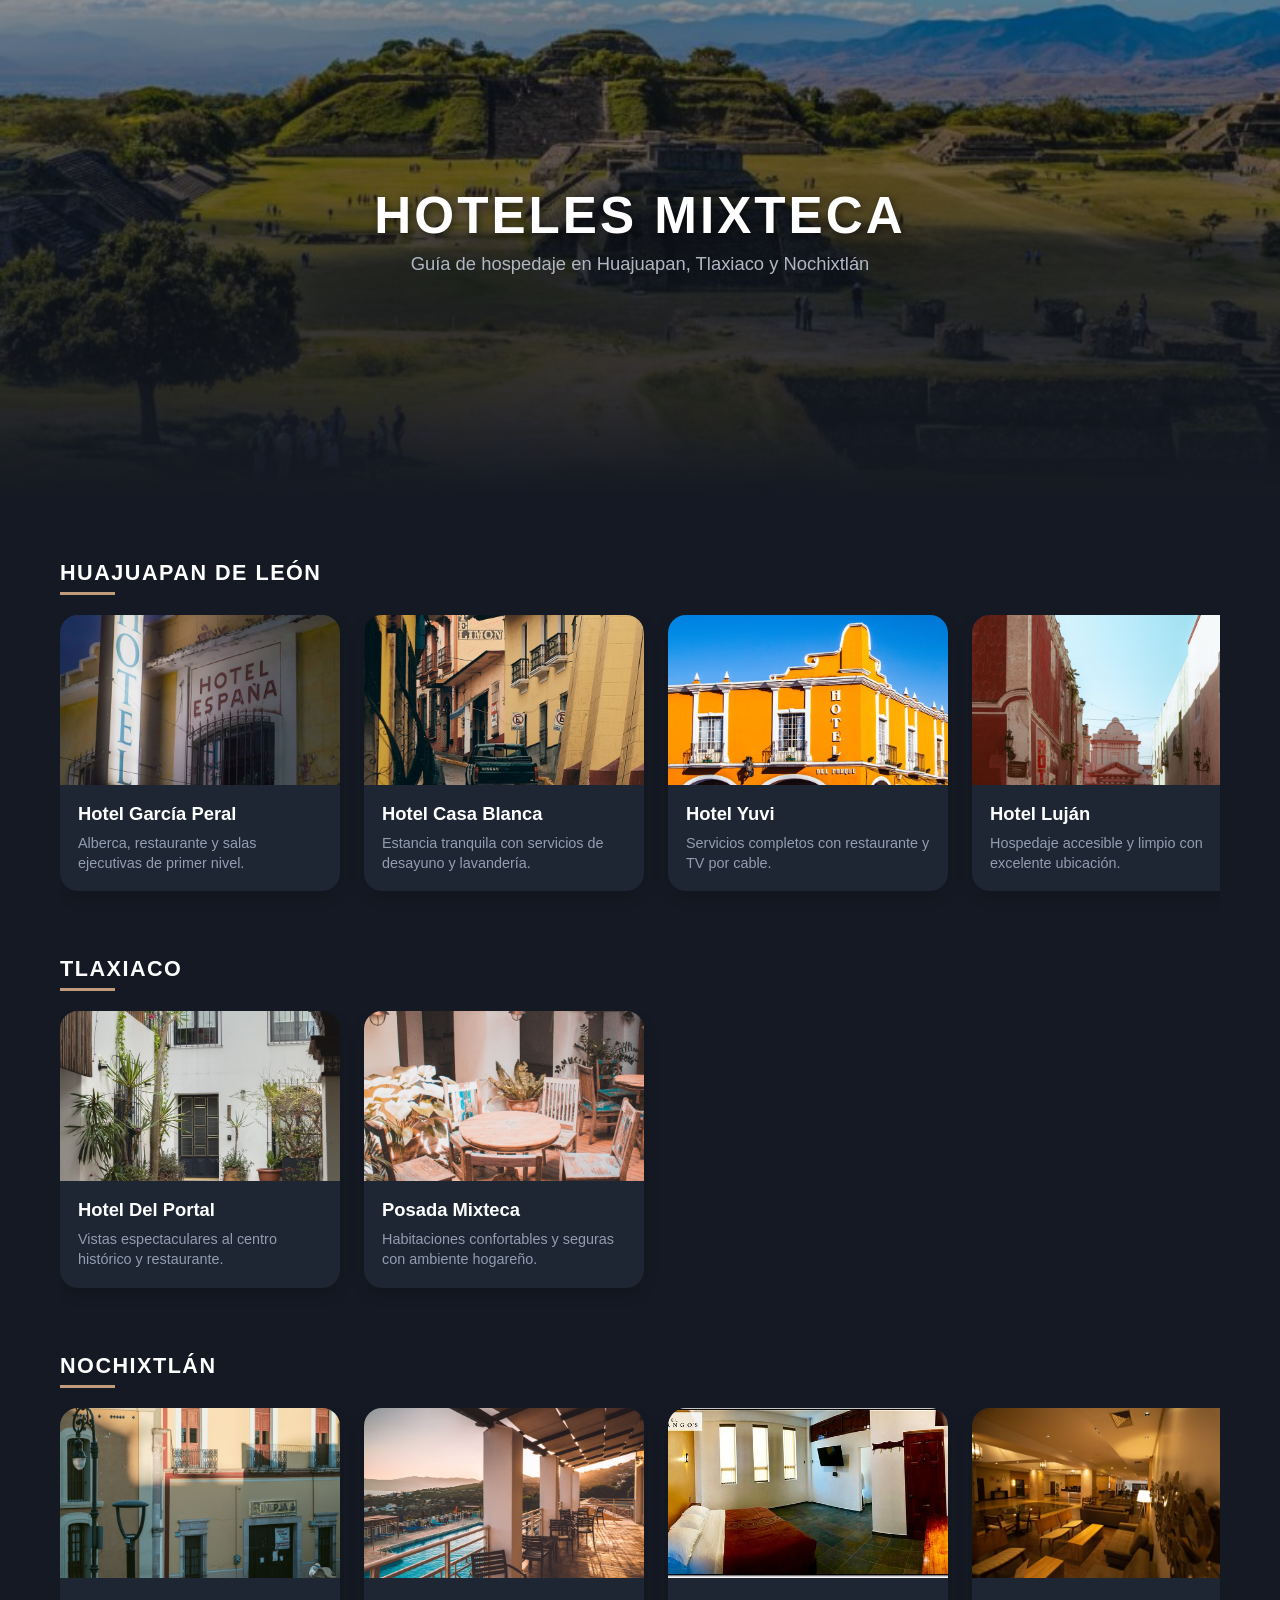
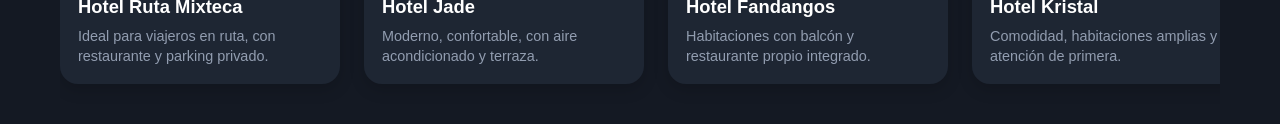
==== index.html @ 2a490ed1 "Reorganizando archivos a la raíz" ====
<!DOCTYPE html>
<html lang="es">
<head>
  <meta charset="UTF-8">
  <meta name="viewport" content="width=device-width, initial-scale=1.0">
  <title>Hoteles Mixteca</title>
  <link rel="stylesheet" href="css/style.css">
</head>
<body>

  <div class="hero-section">
    <div class="hero-content">
      <h1>HOTELES MIXTECA</h1>
      <p>Guía de hospedaje en Huajuapan, Tlaxiaco y Nochixtlán</p>
    </div>
  </div>

  <main class="container">

    <div class="category-header">
      <h2>HUAJUAPAN DE LEÓN</h2>
      <div class="line-decorator"></div>
    </div>
    <div class="grid scroll-horizontal">
      <div class="card" onclick="openHotel(this)" data-nombre="Hotel García Peral" data-desc="Alberca, restaurante y salas ejecutivas de primer nivel." data-wifi="true" data-parking="true" data-restaurante="true" data-alberca="true" data-telefono="953 532 0077" data-direccion="Constitución #2, Centro, Huajuapan de León" data-precio="$850 - $1,200 MXN">
        <div class="img" style="background-image: url('img/hoteles/gae1.avif')"></div>
        <div class="card-content"><h3>Hotel García Peral</h3><p>Alberca, restaurante y salas ejecutivas de primer nivel.</p></div>
      </div>
      <div class="card" onclick="openHotel(this)" data-nombre="Hotel Casa Blanca" data-desc="Estancia tranquila con servicios de desayuno y lavandería." data-wifi="true" data-parking="true" data-restaurante="false" data-alberca="false" data-telefono="953 532 0455" data-direccion="Amatista #14, Col. El Carmen" data-precio="$500 - $750 MXN">
        <div class="img" style="background-image: url('img/hoteles/casa1.avif')"></div>
        <div class="card-content"><h3>Hotel Casa Blanca</h3><p>Estancia tranquila con servicios de desayuno y lavandería.</p></div>
      </div>
      <div class="card" onclick="openHotel(this)" data-nombre="Hotel Yuvi" data-desc="Servicios completos con restaurante y TV por cable." data-wifi="true" data-parking="true" data-restaurante="true" data-alberca="false" data-telefono="953 532 1922" data-direccion="Paraísos #4, Col. Aviación" data-precio="$600 - $850 MXN">
        <div class="img" style="background-image: url('img/hoteles/yuvi1.avif')"></div>
        <div class="card-content"><h3>Hotel Yuvi</h3><p>Servicios completos con restaurante y TV por cable.</p></div>
      </div>
      <div class="card" onclick="openHotel(this)" data-nombre="Hotel Luján" data-desc="Hospedaje accesible y limpio con excelente ubicación." data-wifi="true" data-parking="false" data-restaurante="false" data-alberca="false" data-telefono="953 532 2314" data-direccion="Zaragoza #45, Centro" data-precio="$400 - $600 MXN">
        <div class="img" style="background-image: url('img/hoteles/centro1.avif')"></div>
        <div class="card-content"><h3>Hotel Luján</h3><p>Hospedaje accesible y limpio con excelente ubicación.</p></div>
      </div>
      <div class="card" onclick="openHotel(this)" data-nombre="Hotel Ruta del Sol" data-desc="Cómodo, seguro y con amplio estacionamiento privado." data-wifi="true" data-parking="true" data-restaurante="false" data-alberca="false" data-telefono="953 532 3566" data-direccion="Carr. Internacional Km 340" data-precio="$450 - $700 MXN">
        <div class="img" style="background-image: url('img/hoteles/sol1.avif')"></div>
        <div class="card-content"><h3>Hotel Ruta del Sol</h3><p>Cómodo, seguro y con amplio estacionamiento privado.</p></div>
      </div>
      <div class="card" onclick="openHotel(this)" data-nombre="Hotel Jardín Real" data-desc="Instalaciones pacíficas con jardines y áreas verdes." data-wifi="true" data-parking="true" data-restaurante="true" data-alberca="false" data-telefono="953 532 4411" data-direccion="Av. Venustiano Carranza #82" data-precio="$700 - $1,000 MXN">
        <div class="img" style="background-image: url('img/hoteles/jardin1.avif')"></div>
        <div class="card-content"><h3>Hotel Jardín Real</h3><p>Instalaciones pacíficas con jardines y áreas verdes.</p></div>
      </div>
    </div>

    <div class="category-header">
      <h2>TLAXIACO</h2>
      <div class="line-decorator"></div>
    </div>
    <div class="grid scroll-horizontal">
      <div class="card" onclick="openHotel(this)" data-nombre="Hotel Del Portal" data-desc="Vistas espectaculares al centro histórico y restaurante." data-wifi="true" data-parking="false" data-restaurante="true" data-alberca="false" data-telefono="953 552 0122" data-direccion="Portal Benito Juárez #1" data-precio="$600 - $950 MXN">
        <div class="img" style="background-image: url('img/hoteles/portal1.avif')"></div>
        <div class="card-content"><h3>Hotel Del Portal</h3><p>Vistas espectaculares al centro histórico y restaurante.</p></div>
      </div>
      <div class="card" onclick="openHotel(this)" data-nombre="Posada Mixteca" data-desc="Habitaciones confortables y seguras con ambiente hogareño." data-wifi="true" data-parking="true" data-restaurante="false" data-alberca="false" data-telefono="953 552 1455" data-direccion="Galeana #24, Barrio San Diego" data-precio="$500 - $750 MXN">
        <div class="img" style="background-image: url('img/hoteles/posada1.avif')"></div>
        <div class="card-content"><h3>Posada Mixteca</h3><p>Habitaciones confortables y seguras con ambiente hogareño.</p></div>
      </div>
    </div>

    <div class="category-header">
      <h2>NOCHIXTLÁN</h2>
      <div class="line-decorator"></div>
    </div>
    <div class="grid scroll-horizontal">
      <div class="card" onclick="openHotel(this)" data-nombre="Hotel Ruta Mixteca" data-desc="Ideal para viajeros en ruta, con restaurante y parking privado." data-wifi="true" data-parking="true" data-restaurante="true" data-alberca="false" data-telefono="951 542 0344" data-direccion="Carr. Federal Cristóbal Colón Km 80" data-precio="$550 - $800 MXN">
        <div class="img" style="background-image: url('img/hoteles/ruta1.avif')"></div>
        <div class="card-content"><h3>Hotel Ruta Mixteca</h3><p>Ideal para viajeros en ruta, con restaurante y parking privado.</p></div>
      </div>
      <div class="card" onclick="openHotel(this)" data-nombre="Hotel Jade" data-desc="Moderno, confortable, con aire acondicionado y terraza." data-wifi="true" data-parking="true" data-restaurante="false" data-alberca="false" data-telefono="951 233 8910" data-direccion="Melchor Ocampo #18" data-precio="$650 - $950 MXN">
        <div class="img" style="background-image: url('img/hoteles/jade1.avif')"></div>
        <div class="card-content"><h3>Hotel Jade</h3><p>Moderno, confortable, con aire acondicionado y terraza.</p></div>
      </div>
      <div class="card" onclick="openHotel(this)" data-nombre="Hotel y Restaurant Fandangos" data-desc="Habitaciones con balcón y restaurante propio integrado." data-wifi="true" data-parking="true" data-restaurante="true" data-alberca="false" data-telefono="951 542 1122" data-direccion="Calle Robles #11, Nochixtlán" data-precio="$650 - $900 MXN">
        <div class="img" style="background-image: url('img/hoteles/fan6.jpg')"></div>
        <div class="card-content"><h3>Hotel Fandangos</h3><p>Habitaciones con balcón y restaurante propio integrado.</p></div>
      </div>
      <div class="card" onclick="openHotel(this)" data-nombre="Hotel Kristal" data-desc="Comodidad, habitaciones amplias y atención de primera." data-wifi="true" data-parking="true" data-restaurante="false" data-alberca="false" data-telefono="951 542 0199" data-direccion="Zaragoza #56, Barrio Chimeco" data-precio="$480 - $700 MXN">
        <div class="img" style="background-image: url('img/hoteles/uni1.avif')"></div>
        <div class="card-content"><h3>Hotel Kristal</h3><p>Comodidad, habitaciones amplias y atención de primera.</p></div>
      </div>
    </div>

  </main>

  <div class="modal" id="hotelModal" onclick="closeModal(event)">
    <div class="modal-content">
      <div class="gallery">
        <div class="main-img" id="mainImg"></div>
        <div class="thumbs" id="thumbs"></div>
      </div>
      <div class="content">
        <h1></h1>
        <p class="desc"></p>
        <div class="section">
          <h4>Servicios incluidos</h4>
          <div class="chips"></div>
        </div>
        <div class="section">
          <h4>Contacto y Ubicación</h4>
          <div class="info"></div>
        </div>
      </div>
    </div>
  </div>

  <script src="js/app.js"></script>
</body>
</html>
---- css/style.css ----
/* --- CONFIGURACIÓN GENERAL --- */
* { margin: 0; padding: 0; box-sizing: border-box; font-family: 'Segoe UI', Tahoma, Geneva, Verdana, sans-serif; }
body { background-color: #141923; color: #ffffff; overflow-y: auto; }

.container { max-width: 1200px; margin: 0 auto; padding: 20px; }

/* --- ESTILOS DE LA SECCIÓN HERO --- */
.hero-section {
  height: 55vh;
  background-image: linear-gradient(rgba(0, 0, 0, 0.4), rgba(20, 25, 35, 1)), url('../img/hoteles/fondoo.jpg');
  background-size: cover; background-position: center;
  display: flex; align-items: center; justify-content: center; text-align: center; padding: 20px;
}

.hero-content h1 { font-size: 3.2rem; letter-spacing: 3px; margin-bottom: 8px; font-weight: 800; text-shadow: 2px 2px 8px rgba(0,0,0,0.5); }
.hero-content p { font-size: 1.15rem; color: #b0b7c3; margin-bottom: 35px; }

/* --- DECORADORES --- */
.category-header { margin: 45px 0 20px 0; }
.category-header h2 { font-size: 1.35rem; letter-spacing: 1.5px; color: #ffffff; }
.line-decorator { width: 55px; height: 3px; background-color: #c29b7c; margin-top: 6px; }

/* --- GRIDS CON SCROLL HORIZONTAL --- */
.grid {
  display: flex; overflow-x: auto; gap: 24px; padding-bottom: 20px;
  scroll-behavior: smooth; cursor: grab;
  -webkit-overflow-scrolling: touch;
}

/* --- TARJETAS --- */
.card { min-width: 280px; max-width: 280px; background-color: #1e2633; border-radius: 18px; overflow: hidden; box-shadow: 0 6px 15px rgba(0,0,0,0.15); transition: transform 0.25s ease; }
.card:hover { transform: translateY(-5px); }
.card .img { height: 170px; background-size: cover; background-position: center; }
.card-content { padding: 18px; }
.card-content h3 { font-size: 1.15rem; margin-bottom: 8px; color: #ffffff; }
.card-content p { font-size: 0.9rem; color: #929db0; line-height: 1.4; }

/* --- VENTANA MODAL (CORREGIDA) --- */
.modal {
  display: none; /* <--- ESTO ES LO MÁS IMPORTANTE: Que esté oculto por defecto */
  position: fixed; 
  top: 0; left: 0; 
  width: 100%; height: 100%;
  background-color: rgba(0, 0, 0, 0.85); 
  z-index: 1000;
  /* Eliminamos el 'display: flex' de aquí porque el JS lo activará */
  align-items: center; 
  justify-content: center; 
  padding: 20px;
}
.modal-content {
  background-color: #1a202c; 
  border-radius: 24px;
  width: 90%;          /* Mantiene proporción sin deformarse */
  max-width: 450px;    /* Tamaño ideal en PC */
  max-height: 90vh;    /* Límite de altura para activar scroll interno */
  overflow-y: auto;    /* Crea la barra de scroll cuando es necesario */
  box-shadow: 0 10px 30px rgba(0,0,0,0.5);
  animation: fadeIn 0.3s ease;
}

@keyframes fadeIn { from { opacity: 0; transform: scale(0.95); } to { opacity: 1; transform: scale(1); } }

/* --- DETALLES INTERNOS DEL MODAL --- */
.gallery { position: relative; }
.main-img { height: 250px; background-size: cover; background-position: center; transition: background-image 0.25s ease; }
.thumbs { display: flex; gap: 10px; padding: 15px; background: rgba(0, 0, 0, 0.3); overflow-x: auto; }
.thumb { width: 65px; height: 45px; border-radius: 6px; background-size: cover; background-position: center; cursor: pointer; border: 2px solid transparent; flex-shrink: 0; }
.thumb.active, .thumb:hover { border-color: #c29b7c; transform: scale(1.05); }

.modal-content .content { padding: 24px; }
.modal-content h1 { font-size: 1.6rem; margin-bottom: 10px; }
.modal-content .desc { font-size: 0.95rem; color: #a0aec0; line-height: 1.5; margin-bottom: 20px; }
.section { margin-bottom: 20px; }
.section h4 { font-size: 0.85rem; text-transform: uppercase; letter-spacing: 1px; color: #718096; margin-bottom: 10px; }
.chips { display: flex; gap: 8px; flex-wrap: wrap; }
.chips span { background-color: rgba(255, 255, 255, 0.05); border: 1px solid rgba(255, 255, 255, 0.1); padding: 6px 14px; border-radius: 15px; font-size: 0.85rem; }
.info p { font-size: 0.9rem; margin-bottom: 8px; color: #cbd5e0; }
.info p strong { color: #718096; }
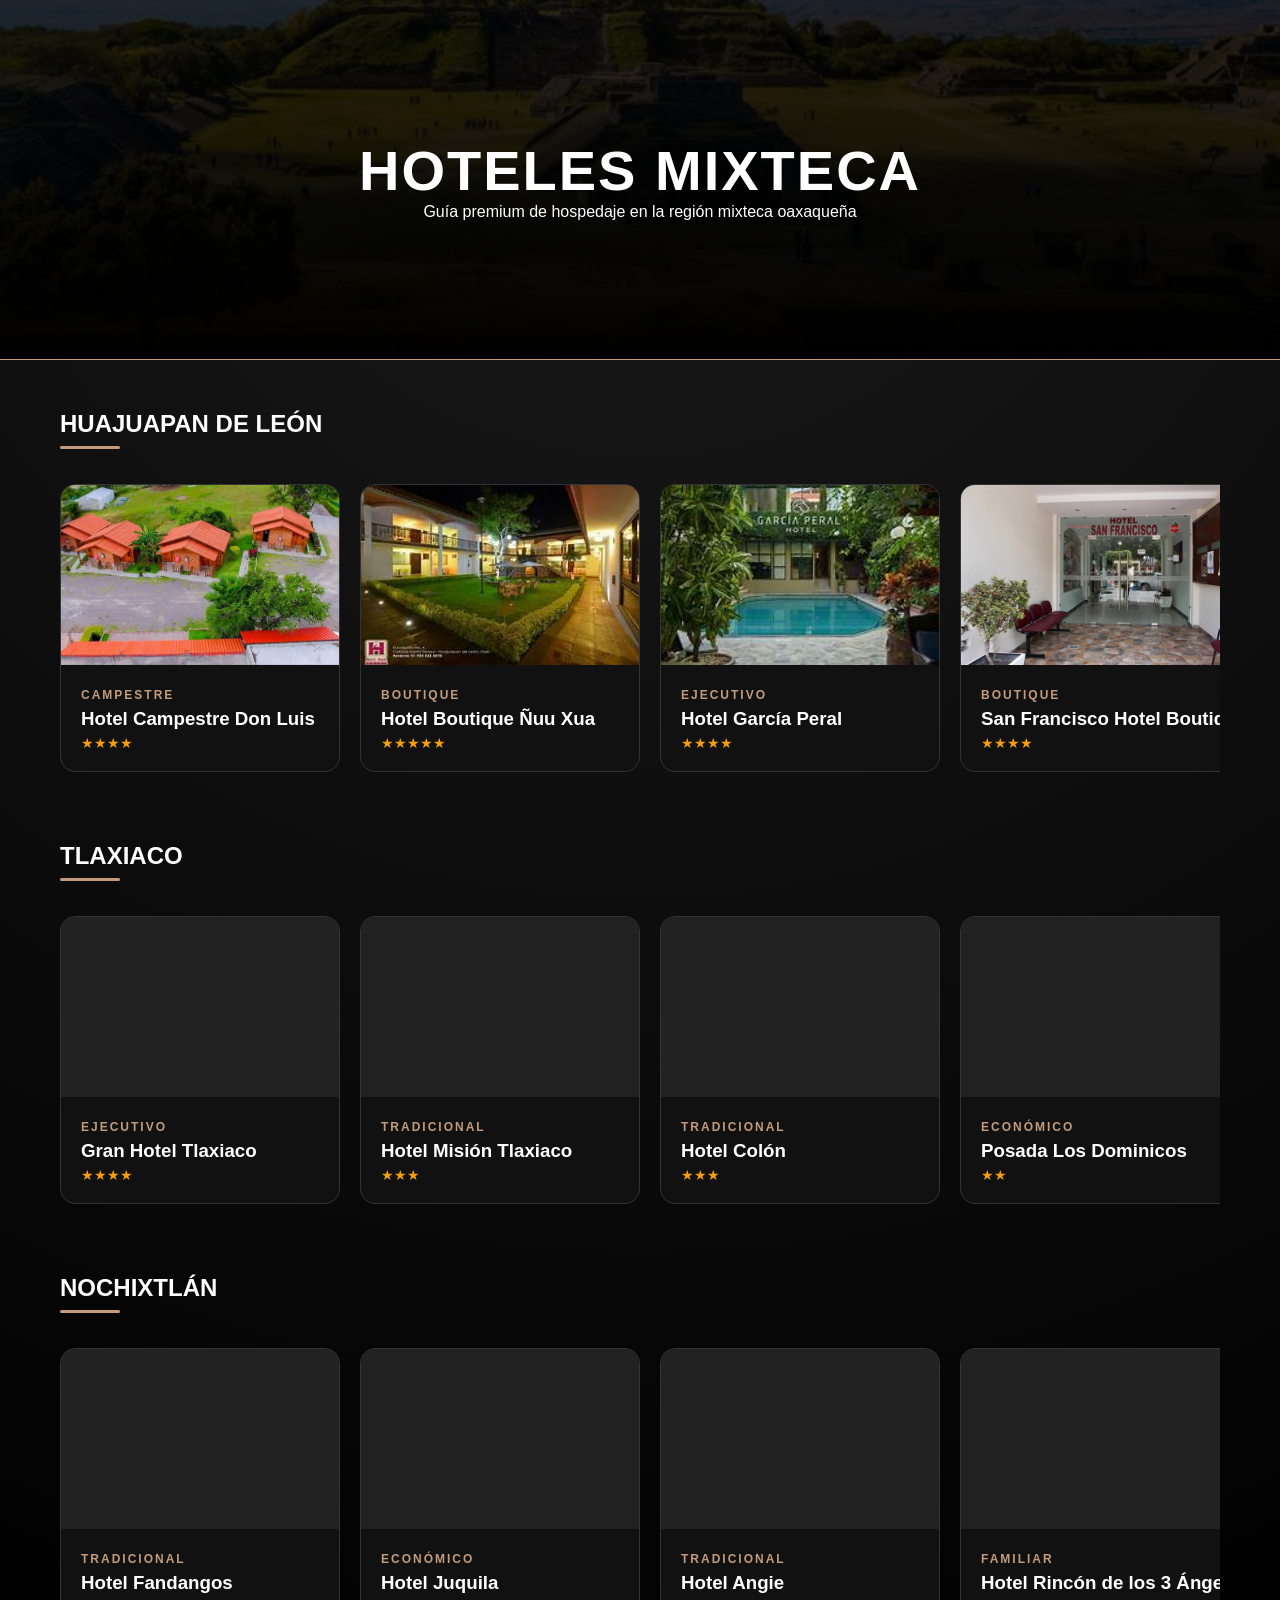
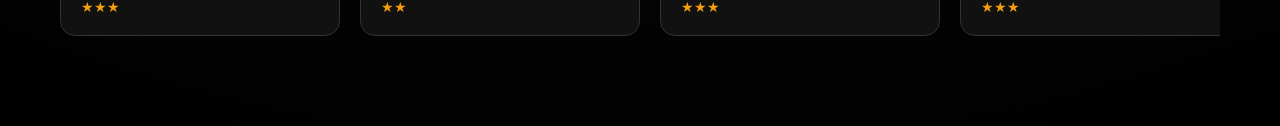
==== commit f98f5a75: "Actualización de rutas de imágenes y corrección de sintaxis" ====
--- a/index.html
+++ b/index.html
@@ -3,108 +3,44 @@
 <head>
   <meta charset="UTF-8">
   <meta name="viewport" content="width=device-width, initial-scale=1.0">
-  <title>Hoteles Mixteca</title>
+  <title>Hoteles Mixteca | Guía Profesional</title>
   <link rel="stylesheet" href="css/style.css">
 </head>
 <body>
 
-  <div class="hero-section">
+  <header class="hero-section">
     <div class="hero-content">
       <h1>HOTELES MIXTECA</h1>
-      <p>Guía de hospedaje en Huajuapan, Tlaxiaco y Nochixtlán</p>
+      <p>Guía premium de hospedaje en la región mixteca oaxaqueña</p>
     </div>
-  </div>
+  </header>
 
   <main class="container">
-
-    <div class="category-header">
-      <h2>HUAJUAPAN DE LEÓN</h2>
-      <div class="line-decorator"></div>
-    </div>
-    <div class="grid scroll-horizontal">
-      <div class="card" onclick="openHotel(this)" data-nombre="Hotel García Peral" data-desc="Alberca, restaurante y salas ejecutivas de primer nivel." data-wifi="true" data-parking="true" data-restaurante="true" data-alberca="true" data-telefono="953 532 0077" data-direccion="Constitución #2, Centro, Huajuapan de León" data-precio="$850 - $1,200 MXN">
-        <div class="img" style="background-image: url('img/hoteles/gae1.avif')"></div>
-        <div class="card-content"><h3>Hotel García Peral</h3><p>Alberca, restaurante y salas ejecutivas de primer nivel.</p></div>
-      </div>
-      <div class="card" onclick="openHotel(this)" data-nombre="Hotel Casa Blanca" data-desc="Estancia tranquila con servicios de desayuno y lavandería." data-wifi="true" data-parking="true" data-restaurante="false" data-alberca="false" data-telefono="953 532 0455" data-direccion="Amatista #14, Col. El Carmen" data-precio="$500 - $750 MXN">
-        <div class="img" style="background-image: url('img/hoteles/casa1.avif')"></div>
-        <div class="card-content"><h3>Hotel Casa Blanca</h3><p>Estancia tranquila con servicios de desayuno y lavandería.</p></div>
-      </div>
-      <div class="card" onclick="openHotel(this)" data-nombre="Hotel Yuvi" data-desc="Servicios completos con restaurante y TV por cable." data-wifi="true" data-parking="true" data-restaurante="true" data-alberca="false" data-telefono="953 532 1922" data-direccion="Paraísos #4, Col. Aviación" data-precio="$600 - $850 MXN">
-        <div class="img" style="background-image: url('img/hoteles/yuvi1.avif')"></div>
-        <div class="card-content"><h3>Hotel Yuvi</h3><p>Servicios completos con restaurante y TV por cable.</p></div>
-      </div>
-      <div class="card" onclick="openHotel(this)" data-nombre="Hotel Luján" data-desc="Hospedaje accesible y limpio con excelente ubicación." data-wifi="true" data-parking="false" data-restaurante="false" data-alberca="false" data-telefono="953 532 2314" data-direccion="Zaragoza #45, Centro" data-precio="$400 - $600 MXN">
-        <div class="img" style="background-image: url('img/hoteles/centro1.avif')"></div>
-        <div class="card-content"><h3>Hotel Luján</h3><p>Hospedaje accesible y limpio con excelente ubicación.</p></div>
-      </div>
-      <div class="card" onclick="openHotel(this)" data-nombre="Hotel Ruta del Sol" data-desc="Cómodo, seguro y con amplio estacionamiento privado." data-wifi="true" data-parking="true" data-restaurante="false" data-alberca="false" data-telefono="953 532 3566" data-direccion="Carr. Internacional Km 340" data-precio="$450 - $700 MXN">
-        <div class="img" style="background-image: url('img/hoteles/sol1.avif')"></div>
-        <div class="card-content"><h3>Hotel Ruta del Sol</h3><p>Cómodo, seguro y con amplio estacionamiento privado.</p></div>
-      </div>
-      <div class="card" onclick="openHotel(this)" data-nombre="Hotel Jardín Real" data-desc="Instalaciones pacíficas con jardines y áreas verdes." data-wifi="true" data-parking="true" data-restaurante="true" data-alberca="false" data-telefono="953 532 4411" data-direccion="Av. Venustiano Carranza #82" data-precio="$700 - $1,000 MXN">
-        <div class="img" style="background-image: url('img/hoteles/jardin1.avif')"></div>
-        <div class="card-content"><h3>Hotel Jardín Real</h3><p>Instalaciones pacíficas con jardines y áreas verdes.</p></div>
-      </div>
-    </div>
-
-    <div class="category-header">
-      <h2>TLAXIACO</h2>
-      <div class="line-decorator"></div>
-    </div>
-    <div class="grid scroll-horizontal">
-      <div class="card" onclick="openHotel(this)" data-nombre="Hotel Del Portal" data-desc="Vistas espectaculares al centro histórico y restaurante." data-wifi="true" data-parking="false" data-restaurante="true" data-alberca="false" data-telefono="953 552 0122" data-direccion="Portal Benito Juárez #1" data-precio="$600 - $950 MXN">
-        <div class="img" style="background-image: url('img/hoteles/portal1.avif')"></div>
-        <div class="card-content"><h3>Hotel Del Portal</h3><p>Vistas espectaculares al centro histórico y restaurante.</p></div>
-      </div>
-      <div class="card" onclick="openHotel(this)" data-nombre="Posada Mixteca" data-desc="Habitaciones confortables y seguras con ambiente hogareño." data-wifi="true" data-parking="true" data-restaurante="false" data-alberca="false" data-telefono="953 552 1455" data-direccion="Galeana #24, Barrio San Diego" data-precio="$500 - $750 MXN">
-        <div class="img" style="background-image: url('img/hoteles/posada1.avif')"></div>
-        <div class="card-content"><h3>Posada Mixteca</h3><p>Habitaciones confortables y seguras con ambiente hogareño.</p></div>
-      </div>
-    </div>
-
-    <div class="category-header">
-      <h2>NOCHIXTLÁN</h2>
-      <div class="line-decorator"></div>
-    </div>
-    <div class="grid scroll-horizontal">
-      <div class="card" onclick="openHotel(this)" data-nombre="Hotel Ruta Mixteca" data-desc="Ideal para viajeros en ruta, con restaurante y parking privado." data-wifi="true" data-parking="true" data-restaurante="true" data-alberca="false" data-telefono="951 542 0344" data-direccion="Carr. Federal Cristóbal Colón Km 80" data-precio="$550 - $800 MXN">
-        <div class="img" style="background-image: url('img/hoteles/ruta1.avif')"></div>
-        <div class="card-content"><h3>Hotel Ruta Mixteca</h3><p>Ideal para viajeros en ruta, con restaurante y parking privado.</p></div>
-      </div>
-      <div class="card" onclick="openHotel(this)" data-nombre="Hotel Jade" data-desc="Moderno, confortable, con aire acondicionado y terraza." data-wifi="true" data-parking="true" data-restaurante="false" data-alberca="false" data-telefono="951 233 8910" data-direccion="Melchor Ocampo #18" data-precio="$650 - $950 MXN">
-        <div class="img" style="background-image: url('img/hoteles/jade1.avif')"></div>
-        <div class="card-content"><h3>Hotel Jade</h3><p>Moderno, confortable, con aire acondicionado y terraza.</p></div>
-      </div>
-      <div class="card" onclick="openHotel(this)" data-nombre="Hotel y Restaurant Fandangos" data-desc="Habitaciones con balcón y restaurante propio integrado." data-wifi="true" data-parking="true" data-restaurante="true" data-alberca="false" data-telefono="951 542 1122" data-direccion="Calle Robles #11, Nochixtlán" data-precio="$650 - $900 MXN">
-        <div class="img" style="background-image: url('img/hoteles/fan6.jpg')"></div>
-        <div class="card-content"><h3>Hotel Fandangos</h3><p>Habitaciones con balcón y restaurante propio integrado.</p></div>
-      </div>
-      <div class="card" onclick="openHotel(this)" data-nombre="Hotel Kristal" data-desc="Comodidad, habitaciones amplias y atención de primera." data-wifi="true" data-parking="true" data-restaurante="false" data-alberca="false" data-telefono="951 542 0199" data-direccion="Zaragoza #56, Barrio Chimeco" data-precio="$480 - $700 MXN">
-        <div class="img" style="background-image: url('img/hoteles/uni1.avif')"></div>
-        <div class="card-content"><h3>Hotel Kristal</h3><p>Comodidad, habitaciones amplias y atención de primera.</p></div>
-      </div>
-    </div>
-
+    <section>
+        <div class="category-header"><h2>HUAJUAPAN DE LEÓN</h2><div class="line-decorator"></div></div>
+        <div class="grid" id="grid-huajuapan"></div>
+    </section>
+    <section style="margin-top: 50px;">
+        <div class="category-header"><h2>TLAXIACO</h2><div class="line-decorator"></div></div>
+        <div class="grid" id="grid-tlaxiaco"></div>
+    </section>
+    <section style="margin-top: 50px;">
+        <div class="category-header"><h2>NOCHIXTLÁN</h2><div class="line-decorator"></div></div>
+        <div class="grid" id="grid-nochixtlan"></div>
+    </section>
   </main>
 
   <div class="modal" id="hotelModal" onclick="closeModal(event)">
     <div class="modal-content">
-      <div class="gallery">
-        <div class="main-img" id="mainImg"></div>
-        <div class="thumbs" id="thumbs"></div>
-      </div>
+      <div id="mainImg"></div>
       <div class="content">
-        <h1></h1>
-        <p class="desc"></p>
-        <div class="section">
-          <h4>Servicios incluidos</h4>
-          <div class="chips"></div>
-        </div>
-        <div class="section">
-          <h4>Contacto y Ubicación</h4>
-          <div class="info"></div>
-        </div>
+        <div id="modalStars"></div>
+        <h1 id="modalTitle"></h1>
+        <p id="modalType" class="hotel-type"></p>
+        <div id="modalDetails" style="margin: 20px 0;"></div>
+        <h4>Servicios incluidos</h4>
+        <div class="chips" id="modalChips"></div>
+        <div id="modalInfo"></div>
       </div>
     </div>
   </div>
--- a/css/style.css
+++ b/css/style.css
@@ -1,79 +1,33 @@
-/* --- CONFIGURACIÓN GENERAL --- */
-* { margin: 0; padding: 0; box-sizing: border-box; font-family: 'Segoe UI', Tahoma, Geneva, Verdana, sans-serif; }
-body { background-color: #141923; color: #ffffff; overflow-y: auto; }
-
+* { margin: 0; padding: 0; box-sizing: border-box; font-family: 'Segoe UI', sans-serif; }
+body { background: radial-gradient(circle at top center, #1a1a1a, #000000); color: #ffffff; min-height: 100vh; padding-bottom: 50px; overflow-x: hidden; }
 .container { max-width: 1200px; margin: 0 auto; padding: 20px; }
 
-/* --- ESTILOS DE LA SECCIÓN HERO --- */
-.hero-section {
-  height: 55vh;
-  background-image: linear-gradient(rgba(0, 0, 0, 0.4), rgba(20, 25, 35, 1)), url('../img/hoteles/fondoo.jpg');
-  background-size: cover; background-position: center;
-  display: flex; align-items: center; justify-content: center; text-align: center; padding: 20px;
-}
+.hero-section { height: 40vh; background: linear-gradient(rgba(0,0,0,0.8), #000000), url('../img/hoteles/fondoo.jpg'); background-size: cover; background-position: center; display: flex; align-items: center; justify-content: center; text-align: center; border-bottom: 1px solid #c29b7c; }
+.hero-content h1 { font-size: 3.5rem; letter-spacing: 2px; }
 
-.hero-content h1 { font-size: 3.2rem; letter-spacing: 3px; margin-bottom: 8px; font-weight: 800; text-shadow: 2px 2px 8px rgba(0,0,0,0.5); }
-.hero-content p { font-size: 1.15rem; color: #b0b7c3; margin-bottom: 35px; }
+.category-header { margin: 30px 0 15px; }
+.line-decorator { width: 60px; height: 3px; background: #c29b7c; margin-top: 8px; border-radius: 2px; }
 
-/* --- DECORADORES --- */
-.category-header { margin: 45px 0 20px 0; }
-.category-header h2 { font-size: 1.35rem; letter-spacing: 1.5px; color: #ffffff; }
-.line-decorator { width: 55px; height: 3px; background-color: #c29b7c; margin-top: 6px; }
+.grid { display: flex; flex-wrap: nowrap; overflow-x: auto; gap: 20px; padding: 20px 0; cursor: grab; scrollbar-width: none; user-select: none; }
+.grid::-webkit-scrollbar { display: none; }
+.grid:active { cursor: grabbing; }
 
-/* --- GRIDS CON SCROLL HORIZONTAL --- */
-.grid {
-  display: flex; overflow-x: auto; gap: 24px; padding-bottom: 20px;
-  scroll-behavior: smooth; cursor: grab;
-  -webkit-overflow-scrolling: touch;
-}
+.card { min-width: 280px; flex: 0 0 auto; background: #111; border-radius: 15px; overflow: hidden; cursor: pointer; transition: 0.4s; border: 1px solid #333; user-select: none; }
+.card:hover { transform: scale(1.03); border-color: #c29b7c; }
+.card .img { height: 180px; background-color: #222; background-size: cover; background-position: center; }
 
-/* --- TARJETAS --- */
-.card { min-width: 280px; max-width: 280px; background-color: #1e2633; border-radius: 18px; overflow: hidden; box-shadow: 0 6px 15px rgba(0,0,0,0.15); transition: transform 0.25s ease; }
-.card:hover { transform: translateY(-5px); }
-.card .img { height: 170px; background-size: cover; background-position: center; }
-.card-content { padding: 18px; }
-.card-content h3 { font-size: 1.15rem; margin-bottom: 8px; color: #ffffff; }
-.card-content p { font-size: 0.9rem; color: #929db0; line-height: 1.4; }
+.modal { display: none; position: fixed; top: 0; left: 0; width: 100%; height: 100%; background: rgba(0,0,0,0.95); z-index: 9999; align-items: center; justify-content: center; padding: 20px; }
+.modal-content { background: #0a0a0a; width: 100%; max-width: 500px; max-height: 85vh; overflow-y: auto; border-radius: 20px; border: 1px solid #222; }
 
-/* --- VENTANA MODAL (CORREGIDA) --- */
-.modal {
-  display: none; /* <--- ESTO ES LO MÁS IMPORTANTE: Que esté oculto por defecto */
-  position: fixed; 
-  top: 0; left: 0; 
-  width: 100%; height: 100%;
-  background-color: rgba(0, 0, 0, 0.85); 
-  z-index: 1000;
-  /* Eliminamos el 'display: flex' de aquí porque el JS lo activará */
-  align-items: center; 
-  justify-content: center; 
-  padding: 20px;
-}
-.modal-content {
-  background-color: #1a202c; 
-  border-radius: 24px;
-  width: 90%;          /* Mantiene proporción sin deformarse */
-  max-width: 450px;    /* Tamaño ideal en PC */
-  max-height: 90vh;    /* Límite de altura para activar scroll interno */
-  overflow-y: auto;    /* Crea la barra de scroll cuando es necesario */
-  box-shadow: 0 10px 30px rgba(0,0,0,0.5);
-  animation: fadeIn 0.3s ease;
-}
+.gallery-wrapper { display: flex; flex-direction: column; gap: 8px; }
+.main-big-img { height: 250px; width: 100%; background-size: cover; background-position: center; border-radius: 10px; }
+.thumbs-row { display: flex; gap: 8px; height: 60px; padding: 0 5px; }
+.thumb { flex: 1; cursor: pointer; background-size: cover; background-position: center; border-radius: 6px; border: 2px solid transparent; }
+.thumb:hover { border-color: #c29b7c; }
 
-@keyframes fadeIn { from { opacity: 0; transform: scale(0.95); } to { opacity: 1; transform: scale(1); } }
+.content { padding: 25px; }
+.chips { display: flex; gap: 8px; flex-wrap: wrap; margin-top: 10px; }
+.hotel-type { color: #c29b7c; font-size: 0.75rem; letter-spacing: 2px; font-weight: bold; text-transform: uppercase; }
 
-/* --- DETALLES INTERNOS DEL MODAL --- */
-.gallery { position: relative; }
-.main-img { height: 250px; background-size: cover; background-position: center; transition: background-image 0.25s ease; }
-.thumbs { display: flex; gap: 10px; padding: 15px; background: rgba(0, 0, 0, 0.3); overflow-x: auto; }
-.thumb { width: 65px; height: 45px; border-radius: 6px; background-size: cover; background-position: center; cursor: pointer; border: 2px solid transparent; flex-shrink: 0; }
-.thumb.active, .thumb:hover { border-color: #c29b7c; transform: scale(1.05); }
-
-.modal-content .content { padding: 24px; }
-.modal-content h1 { font-size: 1.6rem; margin-bottom: 10px; }
-.modal-content .desc { font-size: 0.95rem; color: #a0aec0; line-height: 1.5; margin-bottom: 20px; }
-.section { margin-bottom: 20px; }
-.section h4 { font-size: 0.85rem; text-transform: uppercase; letter-spacing: 1px; color: #718096; margin-bottom: 10px; }
-.chips { display: flex; gap: 8px; flex-wrap: wrap; }
-.chips span { background-color: rgba(255, 255, 255, 0.05); border: 1px solid rgba(255, 255, 255, 0.1); padding: 6px 14px; border-radius: 15px; font-size: 0.85rem; }
-.info p { font-size: 0.9rem; margin-bottom: 8px; color: #cbd5e0; }
-.info p strong { color: #718096; }+#whatsappBtn { display: block; margin-top: 20px; background: #1e8e4a; color: white; text-align: center; padding: 12px; border-radius: 10px; text-decoration: none; font-weight: 600; transition: 0.3s; }
+#whatsappBtn:hover { background: #166d38; }
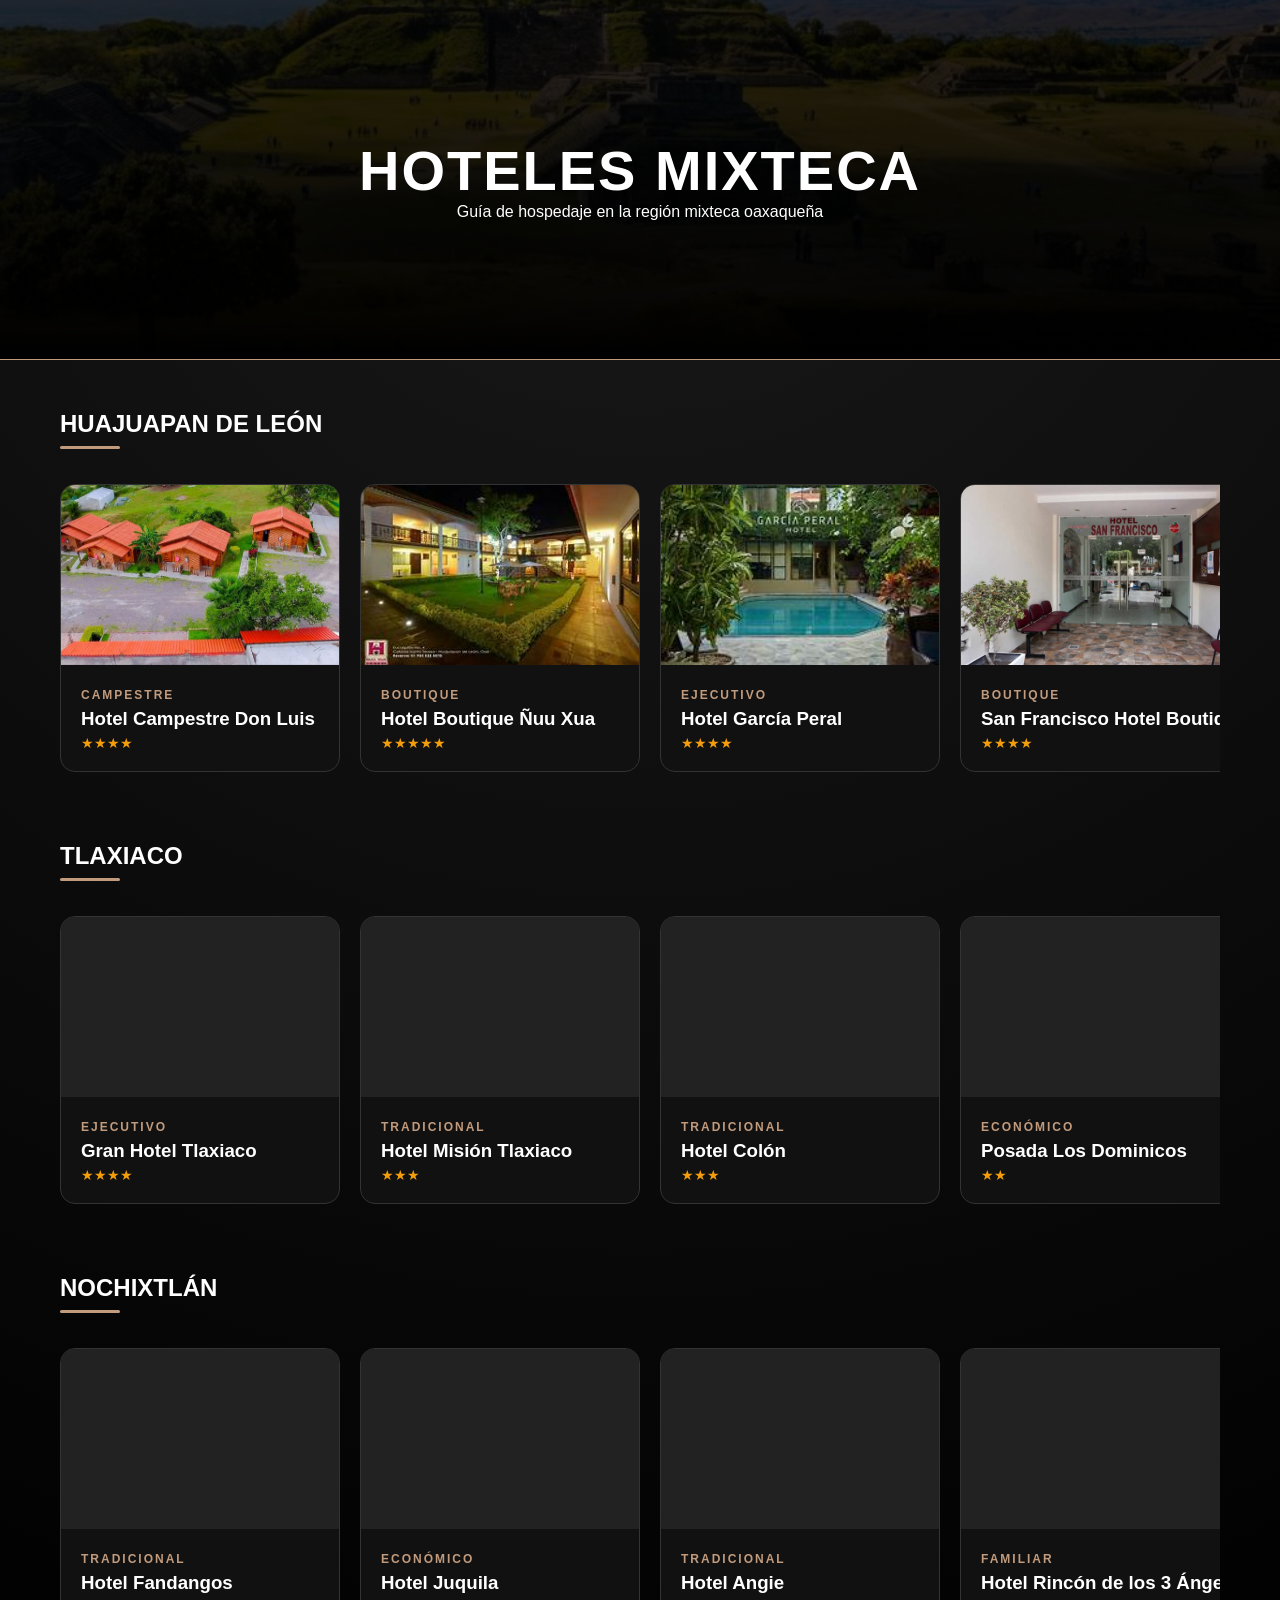
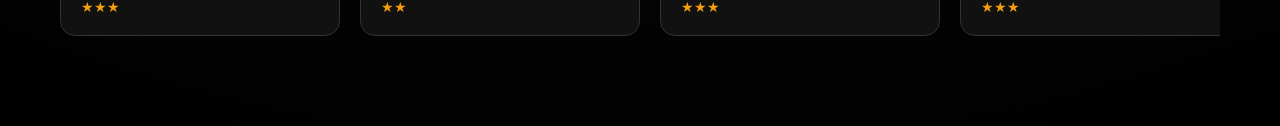
==== commit 602dc7cf: "Actualización de cambios recientes2" ====
--- a/index.html
+++ b/index.html
@@ -11,7 +11,7 @@
   <header class="hero-section">
     <div class="hero-content">
       <h1>HOTELES MIXTECA</h1>
-      <p>Guía premium de hospedaje en la región mixteca oaxaqueña</p>
+      <p>Guía de hospedaje en la región mixteca oaxaqueña</p>
     </div>
   </header>
 
